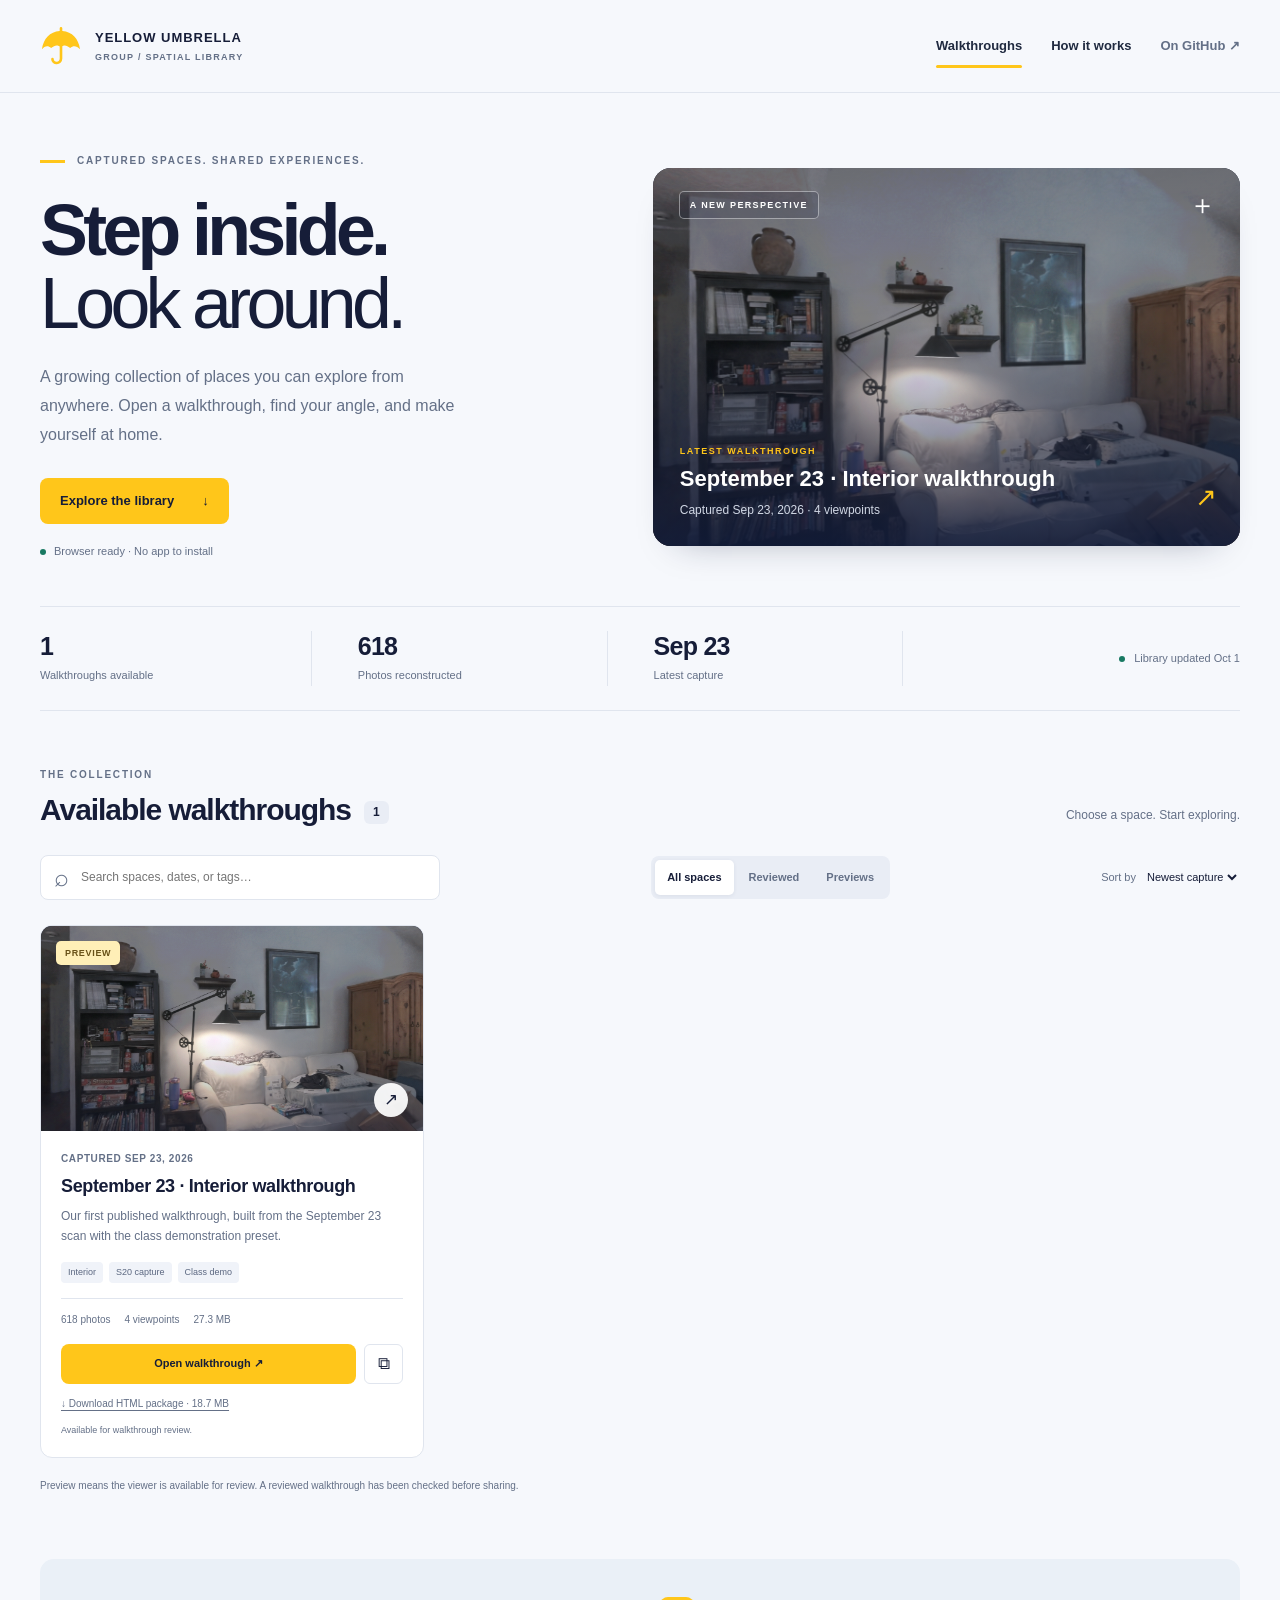
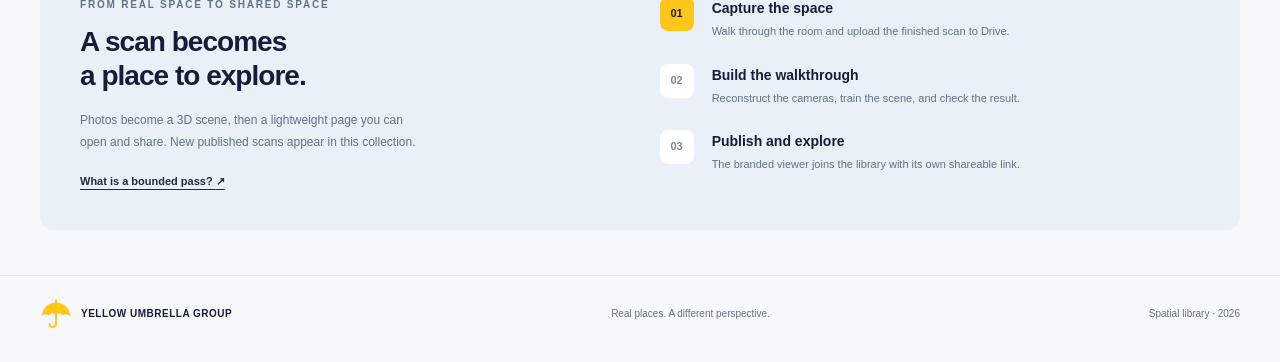
==== docs/index.html @ 47e990ac "Prepare branded spatial library with the first walkthrough" ====
<!doctype html>
<html lang="en">
<head>
  <meta charset="utf-8">
  <meta name="viewport" content="width=device-width,initial-scale=1">
  <meta name="theme-color" content="#161d38">
  <meta name="description" content="Explore the Yellow Umbrella Group library of captured spaces and interactive 3D walkthroughs.">
  <title>Spatial library · Yellow Umbrella Group</title>
  <link rel="icon" href="assets/umbrella.svg" type="image/svg+xml">
  <link rel="stylesheet" href="assets/library.css">
  <script defer src="assets/library.js"></script>
</head>
<body>
  <a class="skip-link" href="#library">Skip to walkthroughs</a>
  <header class="topbar">
    <a class="brand" href="./" aria-label="Yellow Umbrella Group, spatial library"><img src="assets/umbrella.svg" width="42" height="42" alt=""><span>YELLOW UMBRELLA<span class="brand-sub">GROUP / SPATIAL LIBRARY</span></span></a>
    <nav aria-label="Main navigation"><a class="active" href="#library">Walkthroughs</a><a href="#about">How it works</a><a class="repo-link" href="https://github.com/thehillbeyondthisone/s20share" target="_blank" rel="noopener">On GitHub <span aria-hidden="true">↗</span></a></nav>
  </header>
  <main>
    <section class="hero" aria-labelledby="hero-title">
      <div class="hero-copy"><div class="eyebrow"><span class="yellow-line"></span> CAPTURED SPACES. SHARED EXPERIENCES.</div><h1 id="hero-title">Step inside.<br><span>Look around.</span></h1><p>A growing collection of places you can explore from anywhere. Open a walkthrough, find your angle, and make yourself at home.</p><a class="button primary" href="#library">Explore the library <span aria-hidden="true">↓</span></a><div class="hero-note"><span class="status-dot"></span> Browser ready · No app to install</div></div>
      <div class="hero-visual"><img id="hero-image" src="assets/space-placeholder.svg" alt="A captured space in the walkthrough library"><div class="hero-shade"></div><div class="visual-top"><span class="visual-label">A NEW PERSPECTIVE</span><span class="crosshair" aria-hidden="true">＋</span></div><div class="visual-caption"><span class="visual-kicker">LATEST WALKTHROUGH</span><strong id="hero-name">Your next space starts here</strong><span id="hero-detail">Interactive 3D capture</span></div><div class="corner-mark" aria-hidden="true">↗</div></div>
    </section>
    <section class="stats" aria-label="Library overview"><div><strong id="available-count">—</strong><span>Walkthroughs available</span></div><div><strong id="photo-count">—</strong><span>Photos reconstructed</span></div><div><strong id="latest-date">—</strong><span>Latest capture</span></div><div class="library-status"><span class="status-dot"></span><span id="sync-status" role="status">Loading the library…</span></div></section>
    <section class="library" id="library" aria-labelledby="library-heading"><div class="section-heading"><div><div class="eyebrow">THE COLLECTION</div><h2 id="library-heading">Available walkthroughs<span class="count-pill" id="result-count">0</span></h2></div><p>Choose a space. Start exploring.</p></div>
      <div class="toolbar"><label class="search"><span aria-hidden="true">⌕</span><input id="search" type="search" placeholder="Search spaces, dates, or tags…" aria-label="Search walkthroughs"></label><div class="filter-group" role="group" aria-label="Filter walkthroughs"><button class="filter selected" data-filter="all" aria-pressed="true">All spaces</button><button class="filter" data-filter="reviewed" aria-pressed="false">Reviewed</button><button class="filter" data-filter="preview" aria-pressed="false">Previews</button></div><label class="sort"><span>Sort by</span><select id="sort" aria-label="Sort walkthroughs"><option value="newest">Newest capture</option><option value="title">Name A–Z</option></select></label></div>
      <div id="cards" class="cards" aria-live="polite"></div><div id="empty" class="empty" hidden><div aria-hidden="true">⌕</div><h3>No spaces found</h3><p>Try a different search or filter.</p><button id="reset" class="button secondary">Clear filters</button></div>
      <noscript><p class="notice">Enable JavaScript to browse the library. The <a href="catalog.json">catalog</a> lists every published walkthrough.</p></noscript><p class="catalog-note">Preview means the viewer is available for review. A reviewed walkthrough has been checked before sharing.</p>
    </section>
    <section class="about" id="about" aria-labelledby="about-heading"><div class="about-intro"><div class="eyebrow">FROM REAL SPACE TO SHARED SPACE</div><h2 id="about-heading">A scan becomes<br>a place to explore.</h2><p>Photos become a 3D scene, then a lightweight page you can open and share. New published scans appear in this collection.</p><a href="learn/bounded-pass.png" class="text-link" target="_blank" rel="noopener">What is a bounded pass? <span aria-hidden="true">↗</span></a></div><ol class="process"><li><span>01</span><div><h3>Capture the space</h3><p>Walk through the room and upload the finished scan to Drive.</p></div></li><li><span>02</span><div><h3>Build the walkthrough</h3><p>Reconstruct the cameras, train the scene, and check the result.</p></div></li><li><span>03</span><div><h3>Publish and explore</h3><p>The branded viewer joins the library with its own shareable link.</p></div></li></ol></section>
  </main>
  <footer><a class="brand footer-brand" href="./"><img src="assets/umbrella.svg" width="32" height="32" alt=""><span>YELLOW UMBRELLA GROUP</span></a><p>Real places. A different perspective.</p><span>Spatial library · <span id="year">2026</span></span></footer>
  <div id="toast" role="status" class="toast" hidden></div>
</body>
</html>
---- docs/assets/library.css ----
:root{color-scheme:light;--navy:#161d38;--ink:#202a40;--muted:#647087;--yellow:#ffc61a;--paper:#f6f8fc;--line:#e0e5ee;--green:#187962;font:15px/1.6 "Segoe UI",Arial,sans-serif}*{box-sizing:border-box}html{scroll-behavior:smooth;scroll-padding-top:30px}body{margin:0;background:var(--paper);color:var(--ink)}a{color:inherit;text-decoration:none}button,input,select{font:inherit}button,a,input,select{-webkit-tap-highlight-color:transparent}button,a{touch-action:manipulation}:focus-visible{outline:3px solid #a36d00;outline-offset:4px}button{cursor:pointer}img{max-width:100%;display:block}[hidden]{display:none!important}.skip-link{position:absolute;left:20px;top:-100px;z-index:10;padding:12px;background:var(--yellow)}.skip-link:focus{top:10px}.topbar{max-width:1280px;margin:auto;display:flex;justify-content:space-between;align-items:center;gap:24px;padding:25px 40px;border-bottom:1px solid var(--line)}.brand{display:flex;align-items:center;gap:13px;color:var(--navy);font-size:13px;font-weight:800;letter-spacing:.075em;line-height:1.4}.brand-sub{display:block;font-size:9px;letter-spacing:.14em;color:var(--muted);margin-top:4px;font-weight:600}nav{display:flex;gap:29px;align-items:center;font-size:13px;font-weight:600}nav .active{position:relative}nav .active:after{content:"";position:absolute;height:3px;border-radius:3px;background:var(--yellow);bottom:-12px;left:0;right:0}.repo-link{color:var(--muted)}main{max-width:1280px;margin:auto;padding:0 40px}.hero{display:grid;grid-template-columns:1fr 1.07fr;gap:64px;align-items:center;padding:60px 0 45px}.eyebrow{font-size:10px;font-weight:750;letter-spacing:.18em;color:var(--muted);display:flex;align-items:center;gap:12px}.yellow-line{width:25px;height:3px;background:var(--yellow)}h1{font-size:clamp(44px,5.6vw,76px);letter-spacing:-.065em;line-height:1.02;color:var(--navy);margin:25px 0 23px;font-weight:800}h1 span{font-weight:450}p{color:var(--muted)}.hero-copy>p{max-width:425px;margin-bottom:28px;font-size:16px;line-height:1.8}.button{display:inline-flex;justify-content:center;gap:28px;align-items:center;border:0;border-radius:8px;padding:13px 20px;font-size:13px;font-weight:700;min-height:46px}.primary{background:var(--yellow);color:var(--navy)}.primary:hover{background:#ffd750}.secondary{border:1px solid var(--line);background:white;color:var(--navy)}.secondary:hover{border-color:var(--navy)}.hero-note{font-size:11px;color:var(--muted);display:flex;align-items:center;gap:8px;margin-top:19px}.status-dot{display:inline-block;background:var(--green);height:6px;width:6px;border-radius:50%;flex:none}.hero-visual{position:relative;height:378px;border-radius:18px;overflow:hidden;background:var(--navy);box-shadow:0 18px 35px -25px #131e3b60}.hero-visual>img{width:100%;height:100%;object-fit:cover;object-position:center 60%}.hero-shade{position:absolute;inset:0;background:linear-gradient(180deg,#101b3a30 0%,transparent 40%,#101b3add 100%)}.visual-top{position:absolute;top:23px;left:26px;right:24px;display:flex;justify-content:space-between;color:white;align-items:center}.visual-label{font-size:9px;font-weight:700;letter-spacing:.15em;border:1px solid #ffffff70;border-radius:5px;padding:6px 10px;background:#161d3830}.crosshair{font-size:27px;line-height:1}.visual-caption{position:absolute;bottom:26px;left:27px;right:55px;color:white}.visual-kicker{display:block;font-size:9px;letter-spacing:.17em;color:var(--yellow);font-weight:700;margin-bottom:7px}.visual-caption strong{font-size:22px;font-weight:650;line-height:1.25;display:block}.visual-caption>span:last-child{display:block;color:#d1d8e5;font-size:12px;margin-top:8px}.corner-mark{position:absolute;right:23px;bottom:27px;color:var(--yellow);font-size:26px}.stats{display:grid;grid-template-columns:1fr 1fr 1fr 1.15fr;border-top:1px solid var(--line);border-bottom:1px solid var(--line);padding:24px 0;margin-bottom:56px;gap:24px}.stats>div{border-right:1px solid var(--line);padding-left:22px}.stats>div:first-child{padding-left:0}.stats>div:last-child{border:0}.stats strong{font-size:25px;line-height:1.25;font-weight:750;display:block;color:var(--navy);letter-spacing:-.03em}.stats span:not(.status-dot){font-size:11px;color:var(--muted)}.stats .library-status{display:flex;align-items:center;gap:9px;justify-content:flex-end;padding-left:0}.section-heading{display:flex;justify-content:space-between;align-items:flex-end;gap:20px;margin-bottom:26px}h2{font-size:30px;letter-spacing:-.035em;line-height:1.22;margin:9px 0 0;color:var(--navy);font-weight:750}.section-heading>p{font-size:12px;margin-bottom:4px}.count-pill{display:inline-block;font-size:12px;vertical-align:middle;background:#e9edf5;border-radius:6px;padding:4px 9px;margin-left:13px;letter-spacing:0}.toolbar{display:flex;gap:14px;justify-content:space-between;align-items:center;margin-bottom:25px}.search{display:flex;align-items:center;background:white;border:1px solid var(--line);border-radius:8px;padding:8px 13px;gap:10px;flex:1;max-width:400px}.search>span{font-size:25px;line-height:1;color:var(--muted)}.search input{min-width:0;width:100%;border:0;background:transparent;font-size:12px;outline-offset:1px;height:27px}.filter-group{display:flex;border-radius:8px;background:#e9edf5;padding:4px;gap:3px}.filter{background:transparent;color:var(--muted);border:0;border-radius:5px;padding:7px 12px;font-size:11px;min-height:35px;font-weight:650}.filter.selected{background:white;color:var(--navy);box-shadow:0 1px 4px #202a4012}.sort{display:flex;gap:7px;align-items:center;font-size:11px;color:var(--muted)}.sort select{background:transparent;border:0;color:var(--navy);font-size:11px;max-width:130px;min-height:42px}.cards{display:grid;grid-template-columns:repeat(3,minmax(0,1fr));gap:24px}.card{background:white;border:1px solid var(--line);border-radius:12px;overflow:hidden;min-width:0;transition:box-shadow .2s,transform .2s}.card:hover{box-shadow:0 10px 26px -14px #202a4045;transform:translateY(-2px)}.card-image{height:205px;position:relative;background:var(--navy);overflow:hidden}.card-image>img{width:100%;height:100%;object-fit:cover;object-position:center 65%;transition:transform .4s}.card:hover .card-image>img{transform:scale(1.025)}.card-image:after{content:"";position:absolute;inset:0;background:linear-gradient(180deg,#101b3a12,transparent 55%,#101b3a60);pointer-events:none}.badge{position:absolute;left:15px;top:15px;z-index:1;font-size:9px;letter-spacing:.075em;font-weight:750;background:#ffefb7;color:#685117;padding:5px 9px;border-radius:5px;text-transform:uppercase}.badge.reviewed{background:#e0f5ee;color:var(--green)}.card-view-icon{position:absolute;bottom:14px;right:15px;z-index:1;background:#ffffffed;border-radius:50%;width:34px;height:34px;display:grid;place-items:center;color:var(--navy);font-size:17px}.card-body{padding:20px}.card-date{font-size:10px;font-weight:650;color:var(--muted);letter-spacing:.06em;text-transform:uppercase}.card h3{font-size:18px;line-height:1.3;color:var(--navy);margin:8px 0 9px;letter-spacing:-.02em}.card-description{font-size:12px;line-height:1.65;margin:0;min-height:40px}.tags{display:flex;gap:6px;flex-wrap:wrap;margin:15px 0}.tag{background:#f0f3f9;border-radius:4px;font-size:9px;padding:3px 7px;color:#5b6780}.card-metrics{display:flex;gap:14px;font-size:10px;color:var(--muted);border-top:1px solid var(--line);padding-top:13px;margin-top:4px}.card-actions{display:flex;gap:8px;margin-top:16px;align-items:center}.card-actions .button{flex:1;padding:10px;min-height:40px;font-size:11px}.copy-button{display:grid;place-items:center;width:39px;height:40px;border:1px solid var(--line);border-radius:6px;color:var(--navy);background:white;font-size:17px}.download-link{display:inline-block;font-size:10px;color:var(--muted);margin-top:12px;text-decoration:underline;text-underline-offset:3px}.card-footnote{font-size:9px;color:var(--muted);margin:9px 0 0}.catalog-note{font-size:10px;margin:20px 0 0;color:var(--muted)}.empty{text-align:center;padding:45px;border:1px dashed #b9c3d4;border-radius:12px}.empty>div{font-size:35px;color:var(--muted)}.empty h3{margin:0}.empty p{font-size:13px}.notice{padding:20px;background:#ffefb7;color:var(--navy)}.notice a{text-decoration:underline}.about{margin:65px 0 45px;padding:38px 40px;background:#eaf0f7;border-radius:14px;display:grid;grid-template-columns:1fr 1.05fr;gap:65px}.about h2{font-size:28px;line-height:1.2;margin:12px 0 18px}.about-intro>p{font-size:12px;max-width:340px;line-height:1.8}.text-link{font-size:11px;font-weight:650;display:inline-block;margin-top:8px;text-decoration:underline;text-underline-offset:4px}.process{list-style:none;margin:0;padding:0;display:flex;flex-direction:column;gap:23px}.process li{display:flex;gap:18px}.process li>span{display:grid;place-items:center;background:white;width:34px;height:34px;flex:none;border-radius:8px;color:#7c8ba2;font-size:11px;font-weight:750}.process li:first-child>span{background:var(--yellow);color:var(--navy)}.process h3{font-size:14px;margin:0 0 3px;color:var(--navy)}.process p{font-size:11px;margin:0;line-height:1.65}footer{max-width:1280px;margin:auto;padding:22px 40px 32px;border-top:1px solid var(--line);display:flex;align-items:center;justify-content:space-between;gap:20px;font-size:10px;color:var(--muted)}.footer-brand{font-size:10px;letter-spacing:.05em;gap:9px}footer p{margin:0}.toast{position:fixed;left:50%;bottom:25px;transform:translateX(-50%);background:var(--navy);color:white;padding:12px 20px;border-radius:8px;box-shadow:0 5px 20px #202a4030;z-index:20;font-size:12px;max-width:90vw;text-align:center}
@media(min-width:1350px){.hero{gap:80px}.hero-visual{height:410px}}
@media(max-width:1000px){.topbar,main,footer{padding-left:28px;padding-right:28px}.hero{gap:30px;padding-top:42px}.hero-visual{height:335px}.hero-copy>p{font-size:14px}.toolbar{flex-wrap:wrap}.search{max-width:none;flex-basis:100%}.sort{margin-left:auto}.cards{grid-template-columns:repeat(2,minmax(0,1fr))}.about{gap:35px;padding:30px}.stats{gap:15px}.stats>div{padding-left:12px}.stats .library-status{justify-content:flex-start}.stats strong{font-size:22px}nav{gap:18px}}
@media(max-width:640px){.topbar{padding:19px 20px;align-items:flex-start}.brand{font-size:10px;gap:9px}.brand img{width:34px;height:34px}.brand-sub{font-size:7px;letter-spacing:.08em}nav{font-size:10px;gap:15px;padding-top:9px}.repo-link{display:none}main{padding:0 20px}.hero{grid-template-columns:1fr;gap:28px;padding:34px 0 30px}.eyebrow{font-size:8px;letter-spacing:.13em}h1{font-size:57px;margin:18px 0}.hero-copy>p{font-size:14px;margin-bottom:21px;max-width:360px}.hero-note{margin-top:14px}.hero-visual{height:280px;border-radius:12px}.visual-caption strong{font-size:20px}.stats{grid-template-columns:1fr 1fr;gap:19px 16px;margin-bottom:38px;padding:23px 0}.stats>div{padding-left:0}.stats>div:nth-child(2){border:0}.stats strong{font-size:23px}.stats .library-status{padding:0;border:0;align-items:center}.stats span:not(.status-dot){font-size:10px}.section-heading{display:block;margin-bottom:20px}h2{font-size:25px}.section-heading>p{margin:9px 0 0}.toolbar{gap:10px}.filter{font-size:10px;padding:7px 8px}.filter-group{gap:0;padding:3px}.sort>span{display:none}.sort select{max-width:120px;font-size:10px}.cards{grid-template-columns:1fr;gap:20px}.card-image{height:210px}.card-body{padding:19px}.card h3{font-size:20px}.card-description{min-height:0}.card-actions .button{font-size:12px;min-height:44px}.copy-button{height:44px;width:44px}.download-link{font-size:11px}.card-footnote{font-size:10px}.catalog-note{font-size:10px;line-height:1.7}.about{grid-template-columns:1fr;gap:29px;margin-top:40px;padding:26px 22px}.about h2{font-size:27px}.about-intro>p{font-size:13px}.process p{font-size:12px}.text-link{font-size:12px}footer{padding:20px;flex-wrap:wrap;gap:12px;font-size:10px}.footer-brand{font-size:9px}footer>p{display:none}}
@media(prefers-reduced-motion:reduce){html{scroll-behavior:auto}*,*:before,*:after{transition:none!important}}
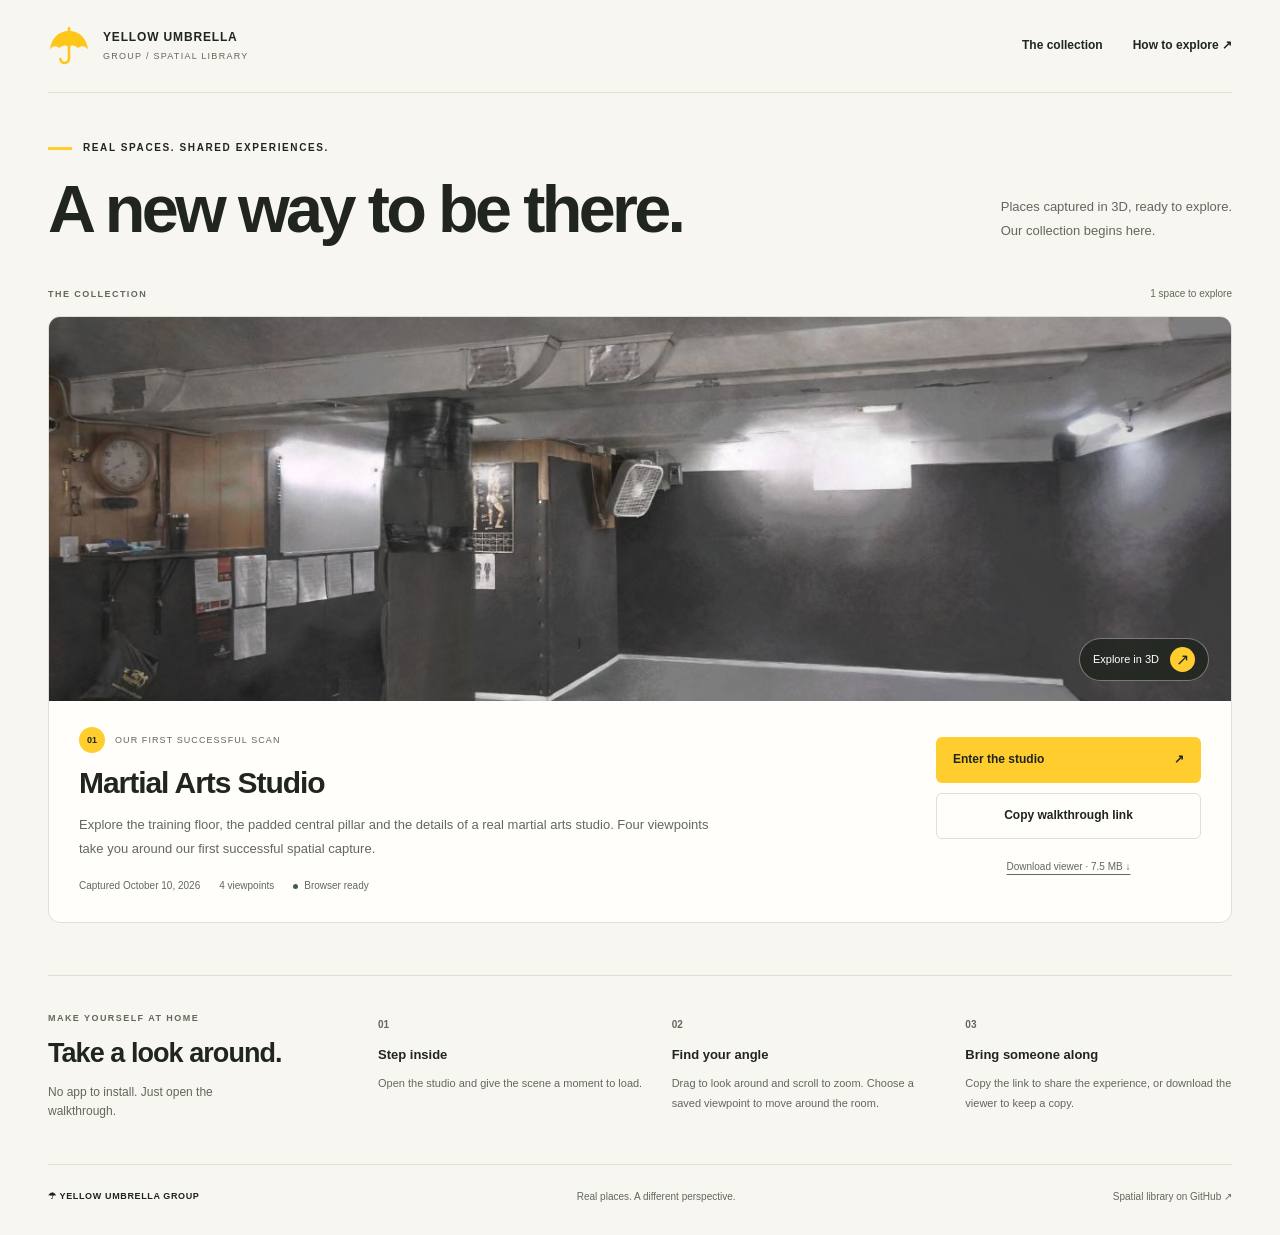
==== commit b67d09e7: "Feature the Martial Arts Studio as the first successful scan" ====
--- a/docs/index.html
+++ b/docs/index.html
@@ -3,33 +3,44 @@
 <head>
   <meta charset="utf-8">
   <meta name="viewport" content="width=device-width,initial-scale=1">
-  <meta name="theme-color" content="#161d38">
-  <meta name="description" content="Explore the Yellow Umbrella Group library of captured spaces and interactive 3D walkthroughs.">
-  <title>Spatial library · Yellow Umbrella Group</title>
+  <meta name="theme-color" content="#f7f6f0">
+  <meta name="description" content="Step inside the Martial Arts Studio, Yellow Umbrella Group’s first successful spatial capture. Explore a real space in an interactive 3D walkthrough.">
+  <title>Spatial Library · Yellow Umbrella Group</title>
   <link rel="icon" href="assets/umbrella.svg" type="image/svg+xml">
-  <link rel="stylesheet" href="assets/library.css">
-  <script defer src="assets/library.js"></script>
+  <link rel="stylesheet" href="assets/library.css?v=studio-1">
+  <script defer src="assets/library.js?v=studio-1"></script>
 </head>
 <body>
-  <a class="skip-link" href="#library">Skip to walkthroughs</a>
+  <a class="skip-link" href="#library">Skip to the walkthrough</a>
   <header class="topbar">
     <a class="brand" href="./" aria-label="Yellow Umbrella Group, spatial library"><img src="assets/umbrella.svg" width="42" height="42" alt=""><span>YELLOW UMBRELLA<span class="brand-sub">GROUP / SPATIAL LIBRARY</span></span></a>
-    <nav aria-label="Main navigation"><a class="active" href="#library">Walkthroughs</a><a href="#about">How it works</a><a class="repo-link" href="https://github.com/thehillbeyondthisone/s20share" target="_blank" rel="noopener">On GitHub <span aria-hidden="true">↗</span></a></nav>
+    <nav aria-label="Main navigation"><a href="#library">The collection</a><a href="#explore">How to explore <span aria-hidden="true">↗</span></a></nav>
   </header>
   <main>
-    <section class="hero" aria-labelledby="hero-title">
-      <div class="hero-copy"><div class="eyebrow"><span class="yellow-line"></span> CAPTURED SPACES. SHARED EXPERIENCES.</div><h1 id="hero-title">Step inside.<br><span>Look around.</span></h1><p>A growing collection of places you can explore from anywhere. Open a walkthrough, find your angle, and make yourself at home.</p><a class="button primary" href="#library">Explore the library <span aria-hidden="true">↓</span></a><div class="hero-note"><span class="status-dot"></span> Browser ready · No app to install</div></div>
-      <div class="hero-visual"><img id="hero-image" src="assets/space-placeholder.svg" alt="A captured space in the walkthrough library"><div class="hero-shade"></div><div class="visual-top"><span class="visual-label">A NEW PERSPECTIVE</span><span class="crosshair" aria-hidden="true">＋</span></div><div class="visual-caption"><span class="visual-kicker">LATEST WALKTHROUGH</span><strong id="hero-name">Your next space starts here</strong><span id="hero-detail">Interactive 3D capture</span></div><div class="corner-mark" aria-hidden="true">↗</div></div>
+    <section class="intro" aria-labelledby="intro-title">
+      <div><p class="eyebrow"><span class="yellow-line"></span> REAL SPACES. SHARED EXPERIENCES.</p><h1 id="intro-title">A new way<br class="mobile-break"> to be there.</h1></div>
+      <p class="intro-note">Places captured in 3D, ready to explore.<br>Our collection begins here.</p>
     </section>
-    <section class="stats" aria-label="Library overview"><div><strong id="available-count">—</strong><span>Walkthroughs available</span></div><div><strong id="photo-count">—</strong><span>Photos reconstructed</span></div><div><strong id="latest-date">—</strong><span>Latest capture</span></div><div class="library-status"><span class="status-dot"></span><span id="sync-status" role="status">Loading the library…</span></div></section>
-    <section class="library" id="library" aria-labelledby="library-heading"><div class="section-heading"><div><div class="eyebrow">THE COLLECTION</div><h2 id="library-heading">Available walkthroughs<span class="count-pill" id="result-count">0</span></h2></div><p>Choose a space. Start exploring.</p></div>
-      <div class="toolbar"><label class="search"><span aria-hidden="true">⌕</span><input id="search" type="search" placeholder="Search spaces, dates, or tags…" aria-label="Search walkthroughs"></label><div class="filter-group" role="group" aria-label="Filter walkthroughs"><button class="filter selected" data-filter="all" aria-pressed="true">All spaces</button><button class="filter" data-filter="reviewed" aria-pressed="false">Reviewed</button><button class="filter" data-filter="preview" aria-pressed="false">Previews</button></div><label class="sort"><span>Sort by</span><select id="sort" aria-label="Sort walkthroughs"><option value="newest">Newest capture</option><option value="title">Name A–Z</option></select></label></div>
-      <div id="cards" class="cards" aria-live="polite"></div><div id="empty" class="empty" hidden><div aria-hidden="true">⌕</div><h3>No spaces found</h3><p>Try a different search or filter.</p><button id="reset" class="button secondary">Clear filters</button></div>
-      <noscript><p class="notice">Enable JavaScript to browse the library. The <a href="catalog.json">catalog</a> lists every published walkthrough.</p></noscript><p class="catalog-note">Preview means the viewer is available for review. A reviewed walkthrough has been checked before sharing.</p>
+    <section class="library" id="library" aria-label="Spatial capture collection">
+      <div class="collection-line"><span class="eyebrow">THE COLLECTION</span><span id="sync-status" role="status">Loading the collection…</span></div>
+      <div id="toolbar" class="toolbar" hidden>
+        <label class="search"><input id="search" type="search" placeholder="Find a space…" aria-label="Search walkthroughs"></label>
+        <label class="sort">Sort <select id="sort" aria-label="Sort walkthroughs"><option value="featured">Featured first</option><option value="newest">Newest capture</option><option value="title">Name A–Z</option></select></label>
+      </div>
+      <div id="cards" class="cards" aria-live="polite"></div>
+      <div id="empty" class="empty" hidden><h2>No spaces found</h2><p>Try another search.</p><button id="reset" class="button secondary" type="button">Clear search</button></div>
+      <noscript><p class="notice">Enable JavaScript to explore the collection, or open the <a href="catalog.json">walkthrough catalog</a>.</p></noscript>
     </section>
-    <section class="about" id="about" aria-labelledby="about-heading"><div class="about-intro"><div class="eyebrow">FROM REAL SPACE TO SHARED SPACE</div><h2 id="about-heading">A scan becomes<br>a place to explore.</h2><p>Photos become a 3D scene, then a lightweight page you can open and share. New published scans appear in this collection.</p><a href="learn/bounded-pass.png" class="text-link" target="_blank" rel="noopener">What is a bounded pass? <span aria-hidden="true">↗</span></a></div><ol class="process"><li><span>01</span><div><h3>Capture the space</h3><p>Walk through the room and upload the finished scan to Drive.</p></div></li><li><span>02</span><div><h3>Build the walkthrough</h3><p>Reconstruct the cameras, train the scene, and check the result.</p></div></li><li><span>03</span><div><h3>Publish and explore</h3><p>The branded viewer joins the library with its own shareable link.</p></div></li></ol></section>
+    <section class="explore" id="explore" aria-labelledby="explore-heading">
+      <div class="explore-heading"><p class="eyebrow">MAKE YOURSELF AT HOME</p><h2 id="explore-heading">Take a look around.</h2><p>No app to install. Just open the walkthrough.</p></div>
+      <ol class="instructions">
+        <li><span class="step">01</span><h3>Step inside</h3><p>Open the studio and give the scene a moment to load.</p></li>
+        <li><span class="step">02</span><h3>Find your angle</h3><p>Drag to look around and scroll to zoom. Choose a saved viewpoint to move around the room.</p></li>
+        <li><span class="step">03</span><h3>Bring someone along</h3><p>Copy the link to share the experience, or download the viewer to keep a copy.</p></li>
+      </ol>
+    </section>
   </main>
-  <footer><a class="brand footer-brand" href="./"><img src="assets/umbrella.svg" width="32" height="32" alt=""><span>YELLOW UMBRELLA GROUP</span></a><p>Real places. A different perspective.</p><span>Spatial library · <span id="year">2026</span></span></footer>
+  <footer><span class="footer-brand">☂ YELLOW UMBRELLA GROUP</span><span>Real places. A different perspective.</span><a href="https://github.com/thehillbeyondthisone/s20share" target="_blank" rel="noopener">Spatial library on GitHub ↗</a></footer>
   <div id="toast" role="status" class="toast" hidden></div>
 </body>
 </html>
--- a/docs/assets/library.css
+++ b/docs/assets/library.css
@@ -1,5 +1,8 @@
-:root{color-scheme:light;--navy:#161d38;--ink:#202a40;--muted:#647087;--yellow:#ffc61a;--paper:#f6f8fc;--line:#e0e5ee;--green:#187962;font:15px/1.6 "Segoe UI",Arial,sans-serif}*{box-sizing:border-box}html{scroll-behavior:smooth;scroll-padding-top:30px}body{margin:0;background:var(--paper);color:var(--ink)}a{color:inherit;text-decoration:none}button,input,select{font:inherit}button,a,input,select{-webkit-tap-highlight-color:transparent}button,a{touch-action:manipulation}:focus-visible{outline:3px solid #a36d00;outline-offset:4px}button{cursor:pointer}img{max-width:100%;display:block}[hidden]{display:none!important}.skip-link{position:absolute;left:20px;top:-100px;z-index:10;padding:12px;background:var(--yellow)}.skip-link:focus{top:10px}.topbar{max-width:1280px;margin:auto;display:flex;justify-content:space-between;align-items:center;gap:24px;padding:25px 40px;border-bottom:1px solid var(--line)}.brand{display:flex;align-items:center;gap:13px;color:var(--navy);font-size:13px;font-weight:800;letter-spacing:.075em;line-height:1.4}.brand-sub{display:block;font-size:9px;letter-spacing:.14em;color:var(--muted);margin-top:4px;font-weight:600}nav{display:flex;gap:29px;align-items:center;font-size:13px;font-weight:600}nav .active{position:relative}nav .active:after{content:"";position:absolute;height:3px;border-radius:3px;background:var(--yellow);bottom:-12px;left:0;right:0}.repo-link{color:var(--muted)}main{max-width:1280px;margin:auto;padding:0 40px}.hero{display:grid;grid-template-columns:1fr 1.07fr;gap:64px;align-items:center;padding:60px 0 45px}.eyebrow{font-size:10px;font-weight:750;letter-spacing:.18em;color:var(--muted);display:flex;align-items:center;gap:12px}.yellow-line{width:25px;height:3px;background:var(--yellow)}h1{font-size:clamp(44px,5.6vw,76px);letter-spacing:-.065em;line-height:1.02;color:var(--navy);margin:25px 0 23px;font-weight:800}h1 span{font-weight:450}p{color:var(--muted)}.hero-copy>p{max-width:425px;margin-bottom:28px;font-size:16px;line-height:1.8}.button{display:inline-flex;justify-content:center;gap:28px;align-items:center;border:0;border-radius:8px;padding:13px 20px;font-size:13px;font-weight:700;min-height:46px}.primary{background:var(--yellow);color:var(--navy)}.primary:hover{background:#ffd750}.secondary{border:1px solid var(--line);background:white;color:var(--navy)}.secondary:hover{border-color:var(--navy)}.hero-note{font-size:11px;color:var(--muted);display:flex;align-items:center;gap:8px;margin-top:19px}.status-dot{display:inline-block;background:var(--green);height:6px;width:6px;border-radius:50%;flex:none}.hero-visual{position:relative;height:378px;border-radius:18px;overflow:hidden;background:var(--navy);box-shadow:0 18px 35px -25px #131e3b60}.hero-visual>img{width:100%;height:100%;object-fit:cover;object-position:center 60%}.hero-shade{position:absolute;inset:0;background:linear-gradient(180deg,#101b3a30 0%,transparent 40%,#101b3add 100%)}.visual-top{position:absolute;top:23px;left:26px;right:24px;display:flex;justify-content:space-between;color:white;align-items:center}.visual-label{font-size:9px;font-weight:700;letter-spacing:.15em;border:1px solid #ffffff70;border-radius:5px;padding:6px 10px;background:#161d3830}.crosshair{font-size:27px;line-height:1}.visual-caption{position:absolute;bottom:26px;left:27px;right:55px;color:white}.visual-kicker{display:block;font-size:9px;letter-spacing:.17em;color:var(--yellow);font-weight:700;margin-bottom:7px}.visual-caption strong{font-size:22px;font-weight:650;line-height:1.25;display:block}.visual-caption>span:last-child{display:block;color:#d1d8e5;font-size:12px;margin-top:8px}.corner-mark{position:absolute;right:23px;bottom:27px;color:var(--yellow);font-size:26px}.stats{display:grid;grid-template-columns:1fr 1fr 1fr 1.15fr;border-top:1px solid var(--line);border-bottom:1px solid var(--line);padding:24px 0;margin-bottom:56px;gap:24px}.stats>div{border-right:1px solid var(--line);padding-left:22px}.stats>div:first-child{padding-left:0}.stats>div:last-child{border:0}.stats strong{font-size:25px;line-height:1.25;font-weight:750;display:block;color:var(--navy);letter-spacing:-.03em}.stats span:not(.status-dot){font-size:11px;color:var(--muted)}.stats .library-status{display:flex;align-items:center;gap:9px;justify-content:flex-end;padding-left:0}.section-heading{display:flex;justify-content:space-between;align-items:flex-end;gap:20px;margin-bottom:26px}h2{font-size:30px;letter-spacing:-.035em;line-height:1.22;margin:9px 0 0;color:var(--navy);font-weight:750}.section-heading>p{font-size:12px;margin-bottom:4px}.count-pill{display:inline-block;font-size:12px;vertical-align:middle;background:#e9edf5;border-radius:6px;padding:4px 9px;margin-left:13px;letter-spacing:0}.toolbar{display:flex;gap:14px;justify-content:space-between;align-items:center;margin-bottom:25px}.search{display:flex;align-items:center;background:white;border:1px solid var(--line);border-radius:8px;padding:8px 13px;gap:10px;flex:1;max-width:400px}.search>span{font-size:25px;line-height:1;color:var(--muted)}.search input{min-width:0;width:100%;border:0;background:transparent;font-size:12px;outline-offset:1px;height:27px}.filter-group{display:flex;border-radius:8px;background:#e9edf5;padding:4px;gap:3px}.filter{background:transparent;color:var(--muted);border:0;border-radius:5px;padding:7px 12px;font-size:11px;min-height:35px;font-weight:650}.filter.selected{background:white;color:var(--navy);box-shadow:0 1px 4px #202a4012}.sort{display:flex;gap:7px;align-items:center;font-size:11px;color:var(--muted)}.sort select{background:transparent;border:0;color:var(--navy);font-size:11px;max-width:130px;min-height:42px}.cards{display:grid;grid-template-columns:repeat(3,minmax(0,1fr));gap:24px}.card{background:white;border:1px solid var(--line);border-radius:12px;overflow:hidden;min-width:0;transition:box-shadow .2s,transform .2s}.card:hover{box-shadow:0 10px 26px -14px #202a4045;transform:translateY(-2px)}.card-image{height:205px;position:relative;background:var(--navy);overflow:hidden}.card-image>img{width:100%;height:100%;object-fit:cover;object-position:center 65%;transition:transform .4s}.card:hover .card-image>img{transform:scale(1.025)}.card-image:after{content:"";position:absolute;inset:0;background:linear-gradient(180deg,#101b3a12,transparent 55%,#101b3a60);pointer-events:none}.badge{position:absolute;left:15px;top:15px;z-index:1;font-size:9px;letter-spacing:.075em;font-weight:750;background:#ffefb7;color:#685117;padding:5px 9px;border-radius:5px;text-transform:uppercase}.badge.reviewed{background:#e0f5ee;color:var(--green)}.card-view-icon{position:absolute;bottom:14px;right:15px;z-index:1;background:#ffffffed;border-radius:50%;width:34px;height:34px;display:grid;place-items:center;color:var(--navy);font-size:17px}.card-body{padding:20px}.card-date{font-size:10px;font-weight:650;color:var(--muted);letter-spacing:.06em;text-transform:uppercase}.card h3{font-size:18px;line-height:1.3;color:var(--navy);margin:8px 0 9px;letter-spacing:-.02em}.card-description{font-size:12px;line-height:1.65;margin:0;min-height:40px}.tags{display:flex;gap:6px;flex-wrap:wrap;margin:15px 0}.tag{background:#f0f3f9;border-radius:4px;font-size:9px;padding:3px 7px;color:#5b6780}.card-metrics{display:flex;gap:14px;font-size:10px;color:var(--muted);border-top:1px solid var(--line);padding-top:13px;margin-top:4px}.card-actions{display:flex;gap:8px;margin-top:16px;align-items:center}.card-actions .button{flex:1;padding:10px;min-height:40px;font-size:11px}.copy-button{display:grid;place-items:center;width:39px;height:40px;border:1px solid var(--line);border-radius:6px;color:var(--navy);background:white;font-size:17px}.download-link{display:inline-block;font-size:10px;color:var(--muted);margin-top:12px;text-decoration:underline;text-underline-offset:3px}.card-footnote{font-size:9px;color:var(--muted);margin:9px 0 0}.catalog-note{font-size:10px;margin:20px 0 0;color:var(--muted)}.empty{text-align:center;padding:45px;border:1px dashed #b9c3d4;border-radius:12px}.empty>div{font-size:35px;color:var(--muted)}.empty h3{margin:0}.empty p{font-size:13px}.notice{padding:20px;background:#ffefb7;color:var(--navy)}.notice a{text-decoration:underline}.about{margin:65px 0 45px;padding:38px 40px;background:#eaf0f7;border-radius:14px;display:grid;grid-template-columns:1fr 1.05fr;gap:65px}.about h2{font-size:28px;line-height:1.2;margin:12px 0 18px}.about-intro>p{font-size:12px;max-width:340px;line-height:1.8}.text-link{font-size:11px;font-weight:650;display:inline-block;margin-top:8px;text-decoration:underline;text-underline-offset:4px}.process{list-style:none;margin:0;padding:0;display:flex;flex-direction:column;gap:23px}.process li{display:flex;gap:18px}.process li>span{display:grid;place-items:center;background:white;width:34px;height:34px;flex:none;border-radius:8px;color:#7c8ba2;font-size:11px;font-weight:750}.process li:first-child>span{background:var(--yellow);color:var(--navy)}.process h3{font-size:14px;margin:0 0 3px;color:var(--navy)}.process p{font-size:11px;margin:0;line-height:1.65}footer{max-width:1280px;margin:auto;padding:22px 40px 32px;border-top:1px solid var(--line);display:flex;align-items:center;justify-content:space-between;gap:20px;font-size:10px;color:var(--muted)}.footer-brand{font-size:10px;letter-spacing:.05em;gap:9px}footer p{margin:0}.toast{position:fixed;left:50%;bottom:25px;transform:translateX(-50%);background:var(--navy);color:white;padding:12px 20px;border-radius:8px;box-shadow:0 5px 20px #202a4030;z-index:20;font-size:12px;max-width:90vw;text-align:center}
-@media(min-width:1350px){.hero{gap:80px}.hero-visual{height:410px}}
-@media(max-width:1000px){.topbar,main,footer{padding-left:28px;padding-right:28px}.hero{gap:30px;padding-top:42px}.hero-visual{height:335px}.hero-copy>p{font-size:14px}.toolbar{flex-wrap:wrap}.search{max-width:none;flex-basis:100%}.sort{margin-left:auto}.cards{grid-template-columns:repeat(2,minmax(0,1fr))}.about{gap:35px;padding:30px}.stats{gap:15px}.stats>div{padding-left:12px}.stats .library-status{justify-content:flex-start}.stats strong{font-size:22px}nav{gap:18px}}
-@media(max-width:640px){.topbar{padding:19px 20px;align-items:flex-start}.brand{font-size:10px;gap:9px}.brand img{width:34px;height:34px}.brand-sub{font-size:7px;letter-spacing:.08em}nav{font-size:10px;gap:15px;padding-top:9px}.repo-link{display:none}main{padding:0 20px}.hero{grid-template-columns:1fr;gap:28px;padding:34px 0 30px}.eyebrow{font-size:8px;letter-spacing:.13em}h1{font-size:57px;margin:18px 0}.hero-copy>p{font-size:14px;margin-bottom:21px;max-width:360px}.hero-note{margin-top:14px}.hero-visual{height:280px;border-radius:12px}.visual-caption strong{font-size:20px}.stats{grid-template-columns:1fr 1fr;gap:19px 16px;margin-bottom:38px;padding:23px 0}.stats>div{padding-left:0}.stats>div:nth-child(2){border:0}.stats strong{font-size:23px}.stats .library-status{padding:0;border:0;align-items:center}.stats span:not(.status-dot){font-size:10px}.section-heading{display:block;margin-bottom:20px}h2{font-size:25px}.section-heading>p{margin:9px 0 0}.toolbar{gap:10px}.filter{font-size:10px;padding:7px 8px}.filter-group{gap:0;padding:3px}.sort>span{display:none}.sort select{max-width:120px;font-size:10px}.cards{grid-template-columns:1fr;gap:20px}.card-image{height:210px}.card-body{padding:19px}.card h3{font-size:20px}.card-description{min-height:0}.card-actions .button{font-size:12px;min-height:44px}.copy-button{height:44px;width:44px}.download-link{font-size:11px}.card-footnote{font-size:10px}.catalog-note{font-size:10px;line-height:1.7}.about{grid-template-columns:1fr;gap:29px;margin-top:40px;padding:26px 22px}.about h2{font-size:27px}.about-intro>p{font-size:13px}.process p{font-size:12px}.text-link{font-size:12px}footer{padding:20px;flex-wrap:wrap;gap:12px;font-size:10px}.footer-brand{font-size:9px}footer>p{display:none}}
-@media(prefers-reduced-motion:reduce){html{scroll-behavior:auto}*,*:before,*:after{transition:none!important}}
+:root{color-scheme:light;--ink:#20251f;--muted:#62685e;--yellow:#ffcd2e;--paper:#f7f6f0;--line:#dedfd5;--green:#3c6249;font:15px/1.6 "Segoe UI",Arial,sans-serif}
+*{box-sizing:border-box}html{scroll-behavior:smooth;scroll-padding-top:24px}body{margin:0;background:var(--paper);color:var(--ink)}a{color:inherit;text-decoration:none}button,input,select{font:inherit}a,button{touch-action:manipulation}button{cursor:pointer}img{display:block;max-width:100%}[hidden]{display:none!important}:focus-visible{outline:3px solid #976900;outline-offset:5px}.skip-link{position:absolute;top:-100px;left:24px;background:var(--yellow);padding:12px;z-index:20}.skip-link:focus{top:10px}
+.topbar,main,footer{width:min(1200px,100% - 96px);margin:auto}.topbar{padding:25px 0;display:flex;align-items:center;justify-content:space-between;gap:24px;border-bottom:1px solid var(--line)}.brand{display:flex;align-items:center;gap:13px;font-size:12px;font-weight:800;letter-spacing:.07em;line-height:1.4}.brand-sub{display:block;color:var(--muted);font-size:9px;letter-spacing:.14em;margin-top:4px;font-weight:500}nav{display:flex;gap:30px;font-size:12px;font-weight:600}nav a:hover,footer a:hover{text-decoration:underline;text-underline-offset:5px}.intro{display:flex;justify-content:space-between;align-items:flex-end;gap:36px;padding:47px 0 40px}.eyebrow{margin:0;font-size:10px;font-weight:700;letter-spacing:.16em;display:flex;align-items:center;gap:11px}.yellow-line{width:24px;height:3px;background:var(--yellow)}h1{font-size:clamp(42px,5.2vw,68px);font-weight:600;line-height:1.1;letter-spacing:-.055em;margin:17px 0 0}.mobile-break{display:none}.intro-note{font-size:13px;line-height:1.8;color:var(--muted);margin:0 0 4px}.collection-line{display:flex;align-items:center;justify-content:space-between;margin-bottom:14px}.collection-line .eyebrow{font-size:9px;color:var(--muted)}#sync-status{font-size:10px;color:var(--muted)}
+.cards{display:grid;grid-template-columns:repeat(2,minmax(0,1fr));gap:28px}.card{border:1px solid var(--line);border-radius:12px;overflow:hidden;background:#fffefa;min-width:0}.card.featured{grid-column:1/-1}.card-image{display:block;position:relative;height:260px;overflow:hidden;background:#353a35}.featured .card-image{height:clamp(280px,30vw,390px)}.card-image img{width:100%;height:100%;object-fit:cover;transition:transform .5s ease}.card-image:hover img{transform:scale(1.015)}.image-action{position:absolute;right:22px;bottom:20px;display:flex;align-items:center;gap:11px;border:1px solid #ffffff60;border-radius:100px;padding:8px 13px;background:#20251fd9;color:white;font-size:11px;backdrop-filter:blur(6px)}.image-action>span{display:grid;place-items:center;background:var(--yellow);color:var(--ink);border-radius:50%;width:25px;height:25px;font-size:16px}.card-body{padding:26px 30px 28px;display:grid;grid-template-columns:1fr;gap:20px}.featured .card-body{grid-template-columns:minmax(0,1fr) 265px;gap:40px;align-items:center}.card-kicker{display:flex;gap:10px;align-items:center;font-size:9px;letter-spacing:.12em;text-transform:uppercase;color:var(--muted)}.scan-number{display:grid;place-items:center;width:26px;height:26px;border-radius:50%;background:var(--yellow);color:var(--ink);font-weight:750;letter-spacing:0}.card h2{font-size:30px;letter-spacing:-.035em;line-height:1.2;margin:12px 0}.card-description{max-width:650px;font-size:13px;line-height:1.8;color:var(--muted);margin:0}.card-metrics{display:flex;flex-wrap:wrap;gap:8px 19px;color:var(--muted);font-size:10px;margin-top:18px}.metric{display:flex;gap:6px;align-items:center}.metric-dot{width:5px;height:5px;border-radius:50%;background:var(--green)}.card-actions{display:flex;flex-direction:column;gap:10px}.button{display:inline-flex;align-items:center;justify-content:center;gap:20px;border-radius:6px;border:1px solid transparent;padding:12px 16px;min-height:46px;font-size:12px;font-weight:650}.primary{background:var(--yellow);color:var(--ink)}.primary:hover{background:#ffdb60}.secondary{border-color:var(--line);background:transparent;color:var(--ink)}.secondary:hover{border-color:var(--ink)}.card-actions .primary{justify-content:space-between}.download-link{font-size:10px;text-align:center;color:var(--muted);text-decoration:underline;text-underline-offset:4px;margin-top:4px;min-height:32px;padding:6px 0}.card-footnote{font-size:10px;color:var(--muted);margin:0}.toolbar{display:flex;gap:16px;margin:20px 0}.search{flex:1}.search input{width:100%;padding:11px 14px;border:1px solid var(--line);border-radius:6px;background:#fffefa}.sort{display:flex;align-items:center;gap:10px;color:var(--muted);font-size:12px}.sort select{padding:10px;border:1px solid var(--line);border-radius:6px;background:transparent;color:var(--ink)}.empty{padding:40px;text-align:center;border:1px dashed var(--line);border-radius:12px}.notice{padding:20px;background:#fff0b5}.notice a{text-decoration:underline}
+.explore{margin:52px 0 42px;border-top:1px solid var(--line);padding-top:35px;display:grid;grid-template-columns:280px 1fr;gap:50px}.explore-heading .eyebrow{font-size:9px;color:var(--muted)}.explore-heading h2{font-size:27px;font-weight:600;letter-spacing:-.035em;line-height:1.25;margin:12px 0}.explore-heading>p:last-child{font-size:12px;color:var(--muted);max-width:225px;margin:0}.instructions{list-style:none;padding:0;margin:0;display:grid;grid-template-columns:repeat(3,minmax(0,1fr));gap:27px}.step{font-size:10px;font-weight:700;color:var(--muted)}.instructions h3{font-size:13px;font-weight:650;margin:10px 0 8px}.instructions p{font-size:11px;line-height:1.8;color:var(--muted);margin:0}footer{border-top:1px solid var(--line);padding:24px 0 30px;display:flex;justify-content:space-between;align-items:center;gap:24px;font-size:10px;color:var(--muted)}.footer-brand{font-size:9px;font-weight:700;letter-spacing:.07em;color:var(--ink)}.toast{position:fixed;left:50%;bottom:24px;transform:translateX(-50%);padding:13px 20px;border-radius:7px;background:var(--ink);color:white;z-index:20;font-size:12px;text-align:center;max-width:90vw}
+@media(max-width:900px){.topbar,main,footer{width:calc(100% - 56px)}.intro{padding:36px 0 30px;gap:24px}.intro-note{font-size:11px}.featured .card-body{grid-template-columns:1fr 225px;gap:24px;padding:24px}.card h2{font-size:27px}.card-description{font-size:12px}.explore{grid-template-columns:1fr;gap:25px}.explore-heading>p:last-child{max-width:none}}
+@media(max-width:600px){.topbar,main,footer{width:calc(100% - 36px)}.topbar{padding:20px 0;gap:12px;align-items:flex-start}.brand{gap:8px;font-size:9px}.brand img{width:32px;height:32px}.brand-sub{font-size:7px;letter-spacing:.07em}nav{gap:14px;font-size:10px;padding-top:6px}nav a:last-child{display:none}.intro{display:block;padding:31px 0 25px}h1{font-size:48px;line-height:1.03;margin:16px 0}.mobile-break{display:initial}.eyebrow{font-size:8px;letter-spacing:.12em}.intro-note{font-size:12px;line-height:1.6}.intro-note br{display:none}.collection-line .eyebrow{font-size:8px}#sync-status{font-size:9px}.cards{grid-template-columns:1fr;gap:20px}.featured .card-image,.card-image{height:240px}.card-image img{object-position:35% center}.image-action{right:12px;bottom:12px;font-size:10px;padding:6px 10px}.image-action>span{width:22px;height:22px}.featured .card-body,.card-body{grid-template-columns:1fr;gap:23px;padding:23px 20px}.card h2{font-size:29px}.card-description{font-size:13px}.card-kicker{font-size:8px}.card-metrics{gap:8px 13px;margin-top:16px}.button{font-size:13px;min-height:48px}.download-link{font-size:11px;min-height:40px}.explore{margin:35px 0 30px;padding-top:26px;gap:24px}.instructions{grid-template-columns:1fr;gap:20px}.instructions li{display:grid;grid-template-columns:30px 1fr;gap:0 12px}.step{grid-row:1/3;padding-top:3px}.instructions h3{margin:0 0 5px;font-size:14px}.instructions p{font-size:12px}.toolbar{flex-wrap:wrap}.search{flex-basis:100%}footer{flex-wrap:wrap;gap:12px;font-size:9px}footer>span:nth-child(2){display:none}}
+@media(prefers-reduced-motion:reduce){html{scroll-behavior:auto}*{transition:none!important}}
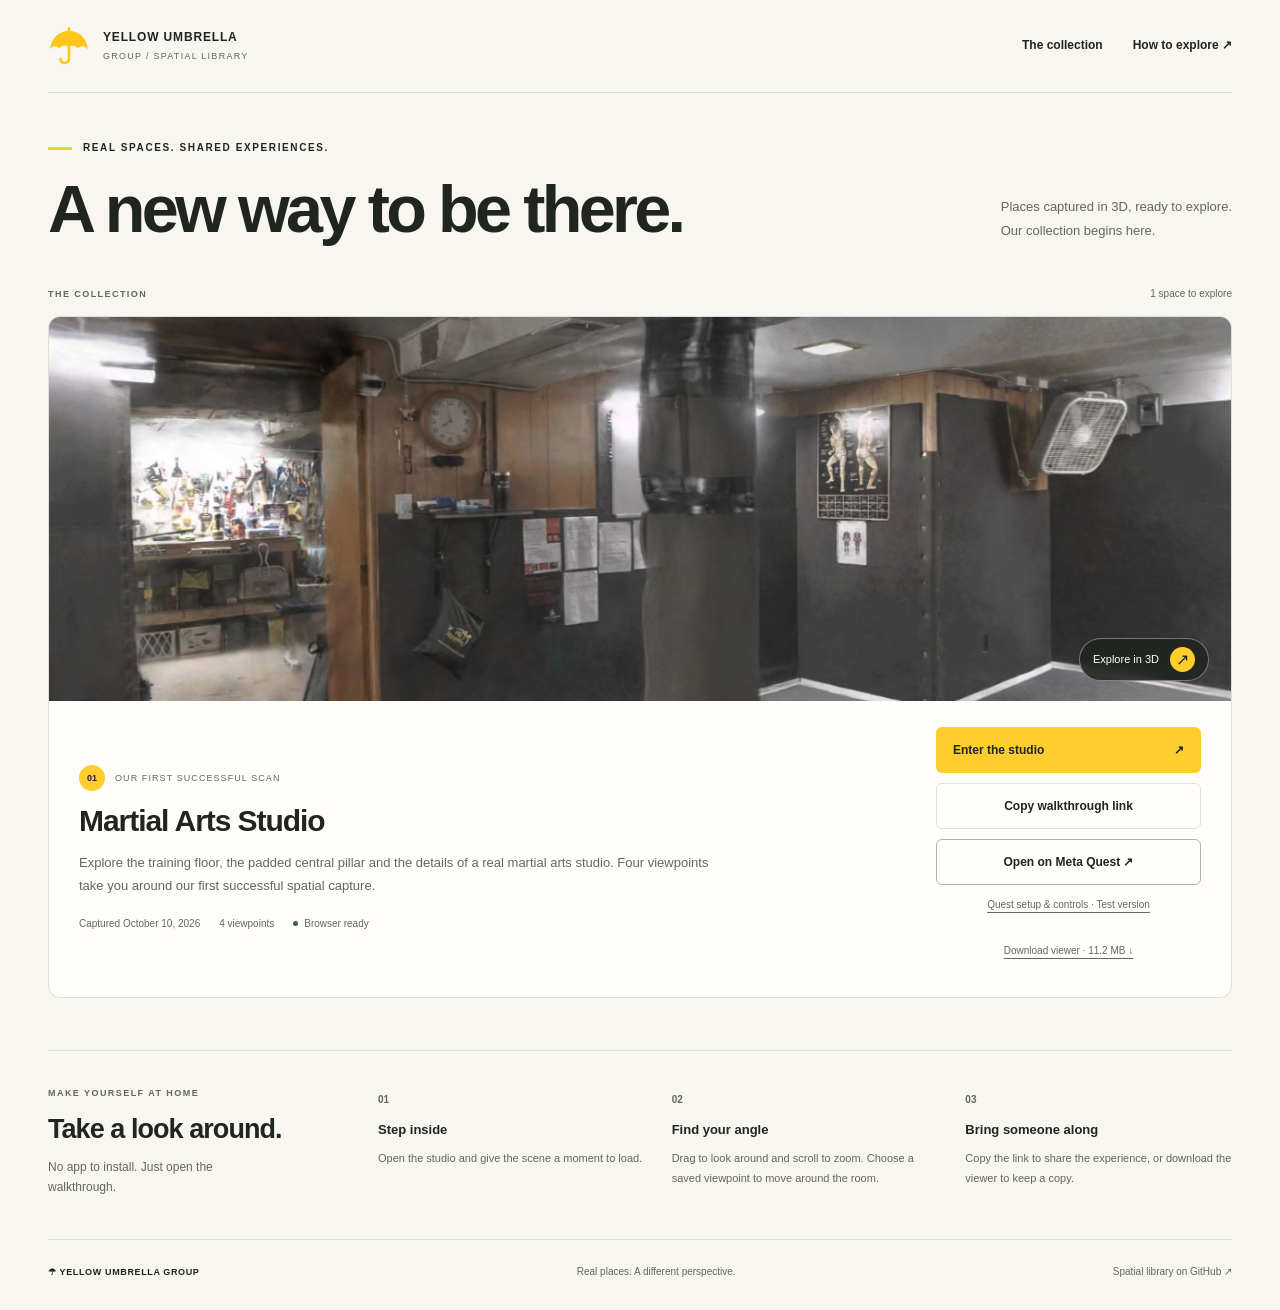
==== commit 8f7431c3: "Add guided Quest VR entry and headset launch link" ====
--- a/docs/index.html
+++ b/docs/index.html
@@ -7,8 +7,8 @@
   <meta name="description" content="Step inside the Martial Arts Studio, Yellow Umbrella Group’s first successful spatial capture. Explore a real space in an interactive 3D walkthrough.">
   <title>Spatial Library · Yellow Umbrella Group</title>
   <link rel="icon" href="assets/umbrella.svg" type="image/svg+xml">
-  <link rel="stylesheet" href="assets/library.css?v=studio-1">
-  <script defer src="assets/library.js?v=studio-1"></script>
+  <link rel="stylesheet" href="assets/library.css?v=quest-1">
+  <script defer src="assets/library.js?v=quest-1"></script>
 </head>
 <body>
   <a class="skip-link" href="#library">Skip to the walkthrough</a>
--- a/docs/assets/library.css
+++ b/docs/assets/library.css
@@ -5,4 +5,5 @@
 .explore{margin:52px 0 42px;border-top:1px solid var(--line);padding-top:35px;display:grid;grid-template-columns:280px 1fr;gap:50px}.explore-heading .eyebrow{font-size:9px;color:var(--muted)}.explore-heading h2{font-size:27px;font-weight:600;letter-spacing:-.035em;line-height:1.25;margin:12px 0}.explore-heading>p:last-child{font-size:12px;color:var(--muted);max-width:225px;margin:0}.instructions{list-style:none;padding:0;margin:0;display:grid;grid-template-columns:repeat(3,minmax(0,1fr));gap:27px}.step{font-size:10px;font-weight:700;color:var(--muted)}.instructions h3{font-size:13px;font-weight:650;margin:10px 0 8px}.instructions p{font-size:11px;line-height:1.8;color:var(--muted);margin:0}footer{border-top:1px solid var(--line);padding:24px 0 30px;display:flex;justify-content:space-between;align-items:center;gap:24px;font-size:10px;color:var(--muted)}.footer-brand{font-size:9px;font-weight:700;letter-spacing:.07em;color:var(--ink)}.toast{position:fixed;left:50%;bottom:24px;transform:translateX(-50%);padding:13px 20px;border-radius:7px;background:var(--ink);color:white;z-index:20;font-size:12px;text-align:center;max-width:90vw}
 @media(max-width:900px){.topbar,main,footer{width:calc(100% - 56px)}.intro{padding:36px 0 30px;gap:24px}.intro-note{font-size:11px}.featured .card-body{grid-template-columns:1fr 225px;gap:24px;padding:24px}.card h2{font-size:27px}.card-description{font-size:12px}.explore{grid-template-columns:1fr;gap:25px}.explore-heading>p:last-child{max-width:none}}
 @media(max-width:600px){.topbar,main,footer{width:calc(100% - 36px)}.topbar{padding:20px 0;gap:12px;align-items:flex-start}.brand{gap:8px;font-size:9px}.brand img{width:32px;height:32px}.brand-sub{font-size:7px;letter-spacing:.07em}nav{gap:14px;font-size:10px;padding-top:6px}nav a:last-child{display:none}.intro{display:block;padding:31px 0 25px}h1{font-size:48px;line-height:1.03;margin:16px 0}.mobile-break{display:initial}.eyebrow{font-size:8px;letter-spacing:.12em}.intro-note{font-size:12px;line-height:1.6}.intro-note br{display:none}.collection-line .eyebrow{font-size:8px}#sync-status{font-size:9px}.cards{grid-template-columns:1fr;gap:20px}.featured .card-image,.card-image{height:240px}.card-image img{object-position:35% center}.image-action{right:12px;bottom:12px;font-size:10px;padding:6px 10px}.image-action>span{width:22px;height:22px}.featured .card-body,.card-body{grid-template-columns:1fr;gap:23px;padding:23px 20px}.card h2{font-size:29px}.card-description{font-size:13px}.card-kicker{font-size:8px}.card-metrics{gap:8px 13px;margin-top:16px}.button{font-size:13px;min-height:48px}.download-link{font-size:11px;min-height:40px}.explore{margin:35px 0 30px;padding-top:26px;gap:24px}.instructions{grid-template-columns:1fr;gap:20px}.instructions li{display:grid;grid-template-columns:30px 1fr;gap:0 12px}.step{grid-row:1/3;padding-top:3px}.instructions h3{margin:0 0 5px;font-size:14px}.instructions p{font-size:12px}.toolbar{flex-wrap:wrap}.search{flex-basis:100%}footer{flex-wrap:wrap;gap:12px;font-size:9px}footer>span:nth-child(2){display:none}}
+.quest-link{border-color:#aeb5a7}.quest-help{font-size:10px;text-align:center;color:var(--muted);text-decoration:underline;text-underline-offset:4px;padding:2px 0;min-height:28px}
 @media(prefers-reduced-motion:reduce){html{scroll-behavior:auto}*{transition:none!important}}
